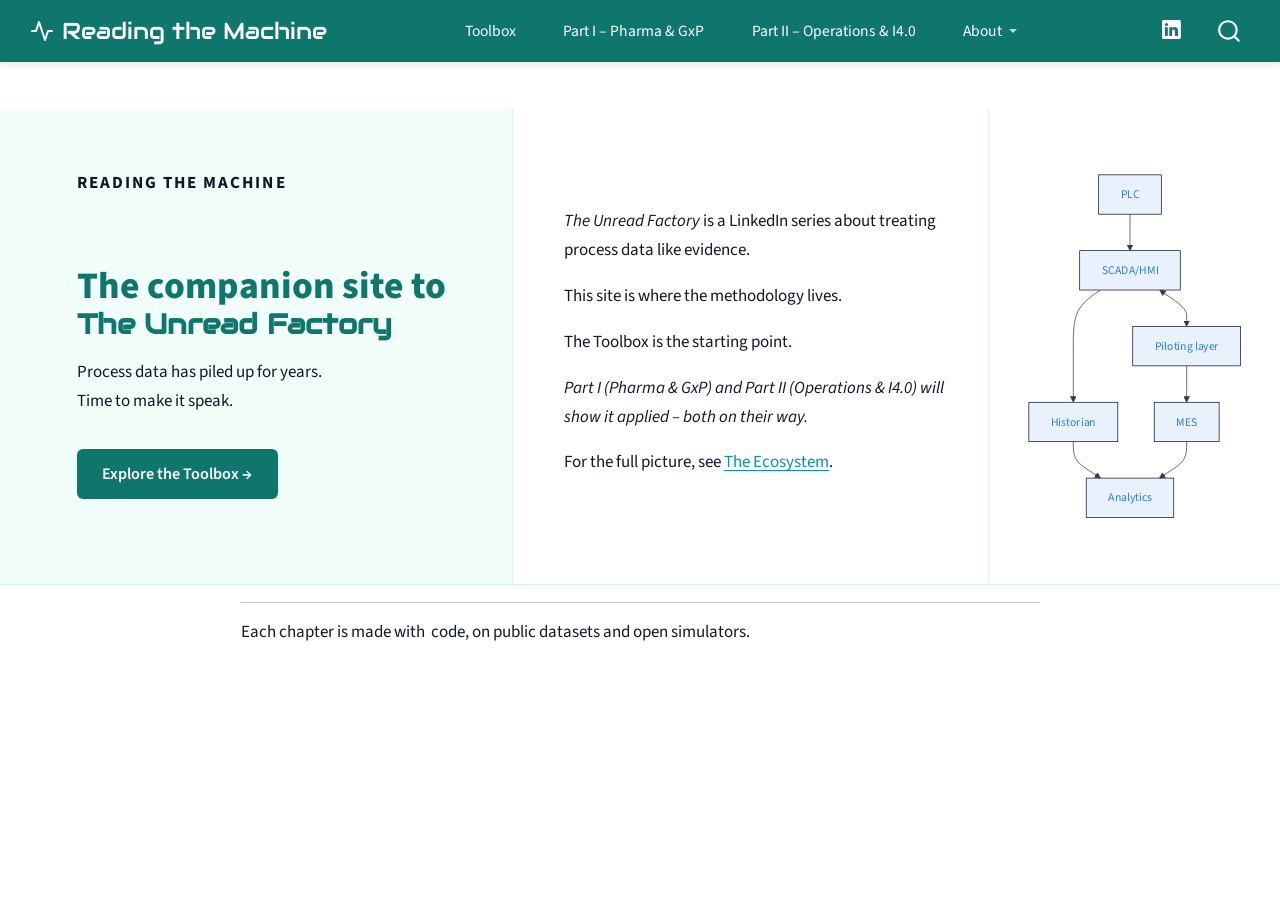
==== index.html @ b1491155 "Built site for gh-pages" ====
<!DOCTYPE html>
<html xmlns="http://www.w3.org/1999/xhtml" lang="en" xml:lang="en"><head>

<meta charset="utf-8">
<meta name="generator" content="quarto-1.6.41">

<meta name="viewport" content="width=device-width, initial-scale=1.0, user-scalable=yes">


<title>Reading the Machine</title>
<style>
code{white-space: pre-wrap;}
span.smallcaps{font-variant: small-caps;}
div.columns{display: flex; gap: min(4vw, 1.5em);}
div.column{flex: auto; overflow-x: auto;}
div.hanging-indent{margin-left: 1.5em; text-indent: -1.5em;}
ul.task-list{list-style: none;}
ul.task-list li input[type="checkbox"] {
  width: 0.8em;
  margin: 0 0.8em 0.2em -1em; /* quarto-specific, see https://github.com/quarto-dev/quarto-cli/issues/4556 */ 
  vertical-align: middle;
}
</style>


<script src="site_libs/quarto-nav/quarto-nav.js"></script>
<script src="site_libs/quarto-nav/headroom.min.js"></script>
<script src="site_libs/clipboard/clipboard.min.js"></script>
<script src="site_libs/quarto-search/autocomplete.umd.js"></script>
<script src="site_libs/quarto-search/fuse.min.js"></script>
<script src="site_libs/quarto-search/quarto-search.js"></script>
<meta name="quarto:offset" content="./">
<link href="./HEX/logo-activity.svg" rel="icon" type="image/svg+xml">
<script src="site_libs/quarto-html/quarto.js"></script>
<script src="site_libs/quarto-html/popper.min.js"></script>
<script src="site_libs/quarto-html/tippy.umd.min.js"></script>
<script src="site_libs/quarto-html/anchor.min.js"></script>
<link href="site_libs/quarto-html/tippy.css" rel="stylesheet">
<link href="site_libs/quarto-html/quarto-syntax-highlighting-48ffa3e5b9d089919c6712c39e5b00f2.css" rel="stylesheet" id="quarto-text-highlighting-styles">
<script src="site_libs/bootstrap/bootstrap.min.js"></script>
<link href="site_libs/bootstrap/bootstrap-icons.css" rel="stylesheet">
<link href="site_libs/bootstrap/bootstrap-15d716713be335115abf167fc05993b7.min.css" rel="stylesheet" append-hash="true" id="quarto-bootstrap" data-mode="light">
<script src="site_libs/quarto-contrib/iconify-3.0.0/iconify-icon.min.js"></script>
<script id="quarto-search-options" type="application/json">{
  "location": "navbar",
  "copy-button": false,
  "collapse-after": 3,
  "panel-placement": "end",
  "type": "overlay",
  "limit": 50,
  "keyboard-shortcut": [
    "f",
    "/",
    "s"
  ],
  "show-item-context": false,
  "language": {
    "search-no-results-text": "No results",
    "search-matching-documents-text": "matching documents",
    "search-copy-link-title": "Copy link to search",
    "search-hide-matches-text": "Hide additional matches",
    "search-more-match-text": "more match in this document",
    "search-more-matches-text": "more matches in this document",
    "search-clear-button-title": "Clear",
    "search-text-placeholder": "",
    "search-detached-cancel-button-title": "Cancel",
    "search-submit-button-title": "Submit",
    "search-label": "Search"
  }
}</script>
<script src="site_libs/quarto-diagram/mermaid.min.js"></script>
<script src="site_libs/quarto-diagram/mermaid-init.js"></script>
<link href="site_libs/quarto-diagram/mermaid.css" rel="stylesheet">


</head>

<body class="nav-fixed fullcontent">

<div id="quarto-search-results"></div>
  <header id="quarto-header" class="headroom fixed-top">
    <nav class="navbar navbar-expand-lg " data-bs-theme="dark">
      <div class="navbar-container container-fluid">
      <div class="navbar-brand-container mx-auto">
    <a href="./index.html" class="navbar-brand navbar-brand-logo">
    <img src="./HEX/logo-activity.svg" alt="Reading the Machine" class="navbar-logo">
    </a>
    <a class="navbar-brand" href="./index.html">
    <span class="navbar-title">Reading the Machine</span>
    </a>
  </div>
            <div id="quarto-search" class="" title="Search"></div>
          <button class="navbar-toggler" type="button" data-bs-toggle="collapse" data-bs-target="#navbarCollapse" aria-controls="navbarCollapse" role="menu" aria-expanded="false" aria-label="Toggle navigation" onclick="if (window.quartoToggleHeadroom) { window.quartoToggleHeadroom(); }">
  <span class="navbar-toggler-icon"></span>
</button>
          <div class="collapse navbar-collapse" id="navbarCollapse">
            <ul class="navbar-nav navbar-nav-scroll me-auto">
  <li class="nav-item">
    <a class="nav-link" href="./toolbox/index.html"> 
<span class="menu-text">Toolbox</span></a>
  </li>  
  <li class="nav-item">
    <a class="nav-link" href="./chapters/index.html"> 
<span class="menu-text">Part I – Pharma &amp; GxP</span></a>
  </li>  
  <li class="nav-item">
    <a class="nav-link" href="./coming-soon.html"> 
<span class="menu-text">Part II – Operations &amp; I4.0</span></a>
  </li>  
  <li class="nav-item dropdown ">
    <a class="nav-link dropdown-toggle" href="#" id="nav-menu-about" role="link" data-bs-toggle="dropdown" aria-expanded="false">
 <span class="menu-text">About</span>
    </a>
    <ul class="dropdown-menu" aria-labelledby="nav-menu-about">    
        <li>
    <a class="dropdown-item" href="./about.html">
 <span class="dropdown-text">Arnaud Coqueblin</span></a>
  </li>  
        <li>
    <a class="dropdown-item" href="./ecosystem.html">
 <span class="dropdown-text">The Ecosystem</span></a>
  </li>  
    </ul>
  </li>
</ul>
            <ul class="navbar-nav navbar-nav-scroll ms-auto">
  <li class="nav-item compact">
    <a class="nav-link" href="https://www.linkedin.com/in/arnaudcoqueblin/"> <i class="bi bi-linkedin" role="img" aria-label="LinkedIn">
</i> 
<span class="menu-text"></span></a>
  </li>  
</ul>
          </div> <!-- /navcollapse -->
            <div class="quarto-navbar-tools">
</div>
      </div> <!-- /container-fluid -->
    </nav>
</header>
<!-- content -->
<div id="quarto-content" class="quarto-container page-columns page-rows-contents page-layout-article page-navbar">
<!-- sidebar -->
<!-- margin-sidebar -->
    
<!-- main -->
<main class="content" id="quarto-document-content"><header id="title-block-header" class="quarto-title-block"></header>




<div class="hero-split">
<div class="hero-left">
<p class="hero-label">
Reading the Machine
</p>
<h1>
The companion site to<br><span class="series-name">The Unread Factory</span>
</h1>
<p>
Process data has piled up for years.<br>Time to make it speak. <iconify-icon role="img" inline="" icon="fxemoji:loudspeaker" aria-label="Icon loudspeaker from fxemoji Iconify.design set." title="Icon loudspeaker from fxemoji Iconify.design set."></iconify-icon>
</p>
<p><a href="toolbox/index.html" class="hero-cta">Explore the Toolbox →</a></p>
</div>
<div class="hero-right">
<div class="hero-text">
<p>
<em>The Unread Factory</em> is a LinkedIn series about treating process data like evidence. <iconify-icon role="img" inline="" icon="noto:magnifying-glass-tilted-left" aria-label="Icon magnifying-glass-tilted-left from noto Iconify.design set." title="Icon magnifying-glass-tilted-left from noto Iconify.design set."></iconify-icon>
</p>
<p>
This site is where the methodology lives.
</p>
<p>
The Toolbox is the starting point.
</p>
<p>
<i>Part I (Pharma &amp; GxP) and Part II (Operations &amp; I4.0) will show it applied – both on their way.</i>
</p>
<p>
For the full picture, see <a href="ecosystem.html">The Ecosystem</a>.
</p>
</div>
<div class="hero-diagram">
<div class="cell" data-layout-align="center">
<div class="cell-output-display">
<div>
<p></p><figure class="figure"><p></p>
<div>
<pre class="mermaid mermaid-js">flowchart TD
    L1["PLC"]
    L2["SCADA/HMI"]
    L3["Piloting layer"]
    L4["Historian"]
    L5["MES"]
    L6["Analytics"]

    L1 --&gt; L2
    L2 --&gt; L4
    L2 &lt;--&gt; L3
    L4 --&gt; L6
    L3 --&gt; L5
    L5 --&gt; L6
</pre>
</div>
<p></p></figure><p></p>
</div>
</div>
</div>
</div>
</div>
</div>
<hr>
<p>Each chapter is made with <iconify-icon role="img" inline="" icon="skill-icons:r-light" style="font-size: 1.5em;" aria-label="Icon r-light from skill-icons Iconify.design set." title="Icon r-light from skill-icons Iconify.design set."></iconify-icon> code, on public datasets and open simulators.</p>



</main> <!-- /main -->
<script>
(function () {
  function init() {
    document.querySelectorAll('.panel-tabset .nav-tabs .nav-link').forEach(function (link) {
      link.addEventListener('shown.bs.tab', function () {
        var tabset = link.closest('.panel-tabset');
        if (!tabset) return;
        // Use the tabset container (not the sticky nav-tabs) to get true document position
        var top = tabset.getBoundingClientRect().top + window.pageYOffset - 64;
        window.scrollTo({ top: top, behavior: 'smooth' });
      });
    });
  }
  if (document.readyState === 'loading') {
    document.addEventListener('DOMContentLoaded', init);
  } else {
    init();
  }
})();
</script>
<script id="quarto-html-after-body" type="application/javascript">
window.document.addEventListener("DOMContentLoaded", function (event) {
  const toggleBodyColorMode = (bsSheetEl) => {
    const mode = bsSheetEl.getAttribute("data-mode");
    const bodyEl = window.document.querySelector("body");
    if (mode === "dark") {
      bodyEl.classList.add("quarto-dark");
      bodyEl.classList.remove("quarto-light");
    } else {
      bodyEl.classList.add("quarto-light");
      bodyEl.classList.remove("quarto-dark");
    }
  }
  const toggleBodyColorPrimary = () => {
    const bsSheetEl = window.document.querySelector("link#quarto-bootstrap");
    if (bsSheetEl) {
      toggleBodyColorMode(bsSheetEl);
    }
  }
  toggleBodyColorPrimary();  
  const icon = "";
  const anchorJS = new window.AnchorJS();
  anchorJS.options = {
    placement: 'right',
    icon: icon
  };
  anchorJS.add('.anchored');
  const isCodeAnnotation = (el) => {
    for (const clz of el.classList) {
      if (clz.startsWith('code-annotation-')) {                     
        return true;
      }
    }
    return false;
  }
  const onCopySuccess = function(e) {
    // button target
    const button = e.trigger;
    // don't keep focus
    button.blur();
    // flash "checked"
    button.classList.add('code-copy-button-checked');
    var currentTitle = button.getAttribute("title");
    button.setAttribute("title", "Copied!");
    let tooltip;
    if (window.bootstrap) {
      button.setAttribute("data-bs-toggle", "tooltip");
      button.setAttribute("data-bs-placement", "left");
      button.setAttribute("data-bs-title", "Copied!");
      tooltip = new bootstrap.Tooltip(button, 
        { trigger: "manual", 
          customClass: "code-copy-button-tooltip",
          offset: [0, -8]});
      tooltip.show();    
    }
    setTimeout(function() {
      if (tooltip) {
        tooltip.hide();
        button.removeAttribute("data-bs-title");
        button.removeAttribute("data-bs-toggle");
        button.removeAttribute("data-bs-placement");
      }
      button.setAttribute("title", currentTitle);
      button.classList.remove('code-copy-button-checked');
    }, 1000);
    // clear code selection
    e.clearSelection();
  }
  const getTextToCopy = function(trigger) {
      const codeEl = trigger.previousElementSibling.cloneNode(true);
      for (const childEl of codeEl.children) {
        if (isCodeAnnotation(childEl)) {
          childEl.remove();
        }
      }
      return codeEl.innerText;
  }
  const clipboard = new window.ClipboardJS('.code-copy-button:not([data-in-quarto-modal])', {
    text: getTextToCopy
  });
  clipboard.on('success', onCopySuccess);
  if (window.document.getElementById('quarto-embedded-source-code-modal')) {
    const clipboardModal = new window.ClipboardJS('.code-copy-button[data-in-quarto-modal]', {
      text: getTextToCopy,
      container: window.document.getElementById('quarto-embedded-source-code-modal')
    });
    clipboardModal.on('success', onCopySuccess);
  }
    var localhostRegex = new RegExp(/^(?:http|https):\/\/localhost\:?[0-9]*\//);
    var mailtoRegex = new RegExp(/^mailto:/);
      var filterRegex = new RegExp("https:\/\/ArnaudCoqueblin\.github\.io\/reading-the-machine\/");
    var isInternal = (href) => {
        return filterRegex.test(href) || localhostRegex.test(href) || mailtoRegex.test(href);
    }
    // Inspect non-navigation links and adorn them if external
 	var links = window.document.querySelectorAll('a[href]:not(.nav-link):not(.navbar-brand):not(.toc-action):not(.sidebar-link):not(.sidebar-item-toggle):not(.pagination-link):not(.no-external):not([aria-hidden]):not(.dropdown-item):not(.quarto-navigation-tool):not(.about-link)');
    for (var i=0; i<links.length; i++) {
      const link = links[i];
      if (!isInternal(link.href)) {
        // undo the damage that might have been done by quarto-nav.js in the case of
        // links that we want to consider external
        if (link.dataset.originalHref !== undefined) {
          link.href = link.dataset.originalHref;
        }
          // target, if specified
          link.setAttribute("target", "_blank");
          if (link.getAttribute("rel") === null) {
            link.setAttribute("rel", "noopener");
          }
      }
    }
  function tippyHover(el, contentFn, onTriggerFn, onUntriggerFn) {
    const config = {
      allowHTML: true,
      maxWidth: 500,
      delay: 100,
      arrow: false,
      appendTo: function(el) {
          return el.parentElement;
      },
      interactive: true,
      interactiveBorder: 10,
      theme: 'quarto',
      placement: 'bottom-start',
    };
    if (contentFn) {
      config.content = contentFn;
    }
    if (onTriggerFn) {
      config.onTrigger = onTriggerFn;
    }
    if (onUntriggerFn) {
      config.onUntrigger = onUntriggerFn;
    }
    window.tippy(el, config); 
  }
  const noterefs = window.document.querySelectorAll('a[role="doc-noteref"]');
  for (var i=0; i<noterefs.length; i++) {
    const ref = noterefs[i];
    tippyHover(ref, function() {
      // use id or data attribute instead here
      let href = ref.getAttribute('data-footnote-href') || ref.getAttribute('href');
      try { href = new URL(href).hash; } catch {}
      const id = href.replace(/^#\/?/, "");
      const note = window.document.getElementById(id);
      if (note) {
        return note.innerHTML;
      } else {
        return "";
      }
    });
  }
  const xrefs = window.document.querySelectorAll('a.quarto-xref');
  const processXRef = (id, note) => {
    // Strip column container classes
    const stripColumnClz = (el) => {
      el.classList.remove("page-full", "page-columns");
      if (el.children) {
        for (const child of el.children) {
          stripColumnClz(child);
        }
      }
    }
    stripColumnClz(note)
    if (id === null || id.startsWith('sec-')) {
      // Special case sections, only their first couple elements
      const container = document.createElement("div");
      if (note.children && note.children.length > 2) {
        container.appendChild(note.children[0].cloneNode(true));
        for (let i = 1; i < note.children.length; i++) {
          const child = note.children[i];
          if (child.tagName === "P" && child.innerText === "") {
            continue;
          } else {
            container.appendChild(child.cloneNode(true));
            break;
          }
        }
        if (window.Quarto?.typesetMath) {
          window.Quarto.typesetMath(container);
        }
        return container.innerHTML
      } else {
        if (window.Quarto?.typesetMath) {
          window.Quarto.typesetMath(note);
        }
        return note.innerHTML;
      }
    } else {
      // Remove any anchor links if they are present
      const anchorLink = note.querySelector('a.anchorjs-link');
      if (anchorLink) {
        anchorLink.remove();
      }
      if (window.Quarto?.typesetMath) {
        window.Quarto.typesetMath(note);
      }
      if (note.classList.contains("callout")) {
        return note.outerHTML;
      } else {
        return note.innerHTML;
      }
    }
  }
  for (var i=0; i<xrefs.length; i++) {
    const xref = xrefs[i];
    tippyHover(xref, undefined, function(instance) {
      instance.disable();
      let url = xref.getAttribute('href');
      let hash = undefined; 
      if (url.startsWith('#')) {
        hash = url;
      } else {
        try { hash = new URL(url).hash; } catch {}
      }
      if (hash) {
        const id = hash.replace(/^#\/?/, "");
        const note = window.document.getElementById(id);
        if (note !== null) {
          try {
            const html = processXRef(id, note.cloneNode(true));
            instance.setContent(html);
          } finally {
            instance.enable();
            instance.show();
          }
        } else {
          // See if we can fetch this
          fetch(url.split('#')[0])
          .then(res => res.text())
          .then(html => {
            const parser = new DOMParser();
            const htmlDoc = parser.parseFromString(html, "text/html");
            const note = htmlDoc.getElementById(id);
            if (note !== null) {
              const html = processXRef(id, note);
              instance.setContent(html);
            } 
          }).finally(() => {
            instance.enable();
            instance.show();
          });
        }
      } else {
        // See if we can fetch a full url (with no hash to target)
        // This is a special case and we should probably do some content thinning / targeting
        fetch(url)
        .then(res => res.text())
        .then(html => {
          const parser = new DOMParser();
          const htmlDoc = parser.parseFromString(html, "text/html");
          const note = htmlDoc.querySelector('main.content');
          if (note !== null) {
            // This should only happen for chapter cross references
            // (since there is no id in the URL)
            // remove the first header
            if (note.children.length > 0 && note.children[0].tagName === "HEADER") {
              note.children[0].remove();
            }
            const html = processXRef(null, note);
            instance.setContent(html);
          } 
        }).finally(() => {
          instance.enable();
          instance.show();
        });
      }
    }, function(instance) {
    });
  }
      let selectedAnnoteEl;
      const selectorForAnnotation = ( cell, annotation) => {
        let cellAttr = 'data-code-cell="' + cell + '"';
        let lineAttr = 'data-code-annotation="' +  annotation + '"';
        const selector = 'span[' + cellAttr + '][' + lineAttr + ']';
        return selector;
      }
      const selectCodeLines = (annoteEl) => {
        const doc = window.document;
        const targetCell = annoteEl.getAttribute("data-target-cell");
        const targetAnnotation = annoteEl.getAttribute("data-target-annotation");
        const annoteSpan = window.document.querySelector(selectorForAnnotation(targetCell, targetAnnotation));
        const lines = annoteSpan.getAttribute("data-code-lines").split(",");
        const lineIds = lines.map((line) => {
          return targetCell + "-" + line;
        })
        let top = null;
        let height = null;
        let parent = null;
        if (lineIds.length > 0) {
            //compute the position of the single el (top and bottom and make a div)
            const el = window.document.getElementById(lineIds[0]);
            top = el.offsetTop;
            height = el.offsetHeight;
            parent = el.parentElement.parentElement;
          if (lineIds.length > 1) {
            const lastEl = window.document.getElementById(lineIds[lineIds.length - 1]);
            const bottom = lastEl.offsetTop + lastEl.offsetHeight;
            height = bottom - top;
          }
          if (top !== null && height !== null && parent !== null) {
            // cook up a div (if necessary) and position it 
            let div = window.document.getElementById("code-annotation-line-highlight");
            if (div === null) {
              div = window.document.createElement("div");
              div.setAttribute("id", "code-annotation-line-highlight");
              div.style.position = 'absolute';
              parent.appendChild(div);
            }
            div.style.top = top - 2 + "px";
            div.style.height = height + 4 + "px";
            div.style.left = 0;
            let gutterDiv = window.document.getElementById("code-annotation-line-highlight-gutter");
            if (gutterDiv === null) {
              gutterDiv = window.document.createElement("div");
              gutterDiv.setAttribute("id", "code-annotation-line-highlight-gutter");
              gutterDiv.style.position = 'absolute';
              const codeCell = window.document.getElementById(targetCell);
              const gutter = codeCell.querySelector('.code-annotation-gutter');
              gutter.appendChild(gutterDiv);
            }
            gutterDiv.style.top = top - 2 + "px";
            gutterDiv.style.height = height + 4 + "px";
          }
          selectedAnnoteEl = annoteEl;
        }
      };
      const unselectCodeLines = () => {
        const elementsIds = ["code-annotation-line-highlight", "code-annotation-line-highlight-gutter"];
        elementsIds.forEach((elId) => {
          const div = window.document.getElementById(elId);
          if (div) {
            div.remove();
          }
        });
        selectedAnnoteEl = undefined;
      };
        // Handle positioning of the toggle
    window.addEventListener(
      "resize",
      throttle(() => {
        elRect = undefined;
        if (selectedAnnoteEl) {
          selectCodeLines(selectedAnnoteEl);
        }
      }, 10)
    );
    function throttle(fn, ms) {
    let throttle = false;
    let timer;
      return (...args) => {
        if(!throttle) { // first call gets through
            fn.apply(this, args);
            throttle = true;
        } else { // all the others get throttled
            if(timer) clearTimeout(timer); // cancel #2
            timer = setTimeout(() => {
              fn.apply(this, args);
              timer = throttle = false;
            }, ms);
        }
      };
    }
      // Attach click handler to the DT
      const annoteDls = window.document.querySelectorAll('dt[data-target-cell]');
      for (const annoteDlNode of annoteDls) {
        annoteDlNode.addEventListener('click', (event) => {
          const clickedEl = event.target;
          if (clickedEl !== selectedAnnoteEl) {
            unselectCodeLines();
            const activeEl = window.document.querySelector('dt[data-target-cell].code-annotation-active');
            if (activeEl) {
              activeEl.classList.remove('code-annotation-active');
            }
            selectCodeLines(clickedEl);
            clickedEl.classList.add('code-annotation-active');
          } else {
            // Unselect the line
            unselectCodeLines();
            clickedEl.classList.remove('code-annotation-active');
          }
        });
      }
  const findCites = (el) => {
    const parentEl = el.parentElement;
    if (parentEl) {
      const cites = parentEl.dataset.cites;
      if (cites) {
        return {
          el,
          cites: cites.split(' ')
        };
      } else {
        return findCites(el.parentElement)
      }
    } else {
      return undefined;
    }
  };
  var bibliorefs = window.document.querySelectorAll('a[role="doc-biblioref"]');
  for (var i=0; i<bibliorefs.length; i++) {
    const ref = bibliorefs[i];
    const citeInfo = findCites(ref);
    if (citeInfo) {
      tippyHover(citeInfo.el, function() {
        var popup = window.document.createElement('div');
        citeInfo.cites.forEach(function(cite) {
          var citeDiv = window.document.createElement('div');
          citeDiv.classList.add('hanging-indent');
          citeDiv.classList.add('csl-entry');
          var biblioDiv = window.document.getElementById('ref-' + cite);
          if (biblioDiv) {
            citeDiv.innerHTML = biblioDiv.innerHTML;
          }
          popup.appendChild(citeDiv);
        });
        return popup.innerHTML;
      });
    }
  }
});
</script>
</div> <!-- /content -->




</body></html>
---- site_libs/quarto-html/tippy.css ----
.tippy-box[data-animation=fade][data-state=hidden]{opacity:0}[data-tippy-root]{max-width:calc(100vw - 10px)}.tippy-box{position:relative;background-color:#333;color:#fff;border-radius:4px;font-size:14px;line-height:1.4;white-space:normal;outline:0;transition-property:transform,visibility,opacity}.tippy-box[data-placement^=top]>.tippy-arrow{bottom:0}.tippy-box[data-placement^=top]>.tippy-arrow:before{bottom:-7px;left:0;border-width:8px 8px 0;border-top-color:initial;transform-origin:center top}.tippy-box[data-placement^=bottom]>.tippy-arrow{top:0}.tippy-box[data-placement^=bottom]>.tippy-arrow:before{top:-7px;left:0;border-width:0 8px 8px;border-bottom-color:initial;transform-origin:center bottom}.tippy-box[data-placement^=left]>.tippy-arrow{right:0}.tippy-box[data-placement^=left]>.tippy-arrow:before{border-width:8px 0 8px 8px;border-left-color:initial;right:-7px;transform-origin:center left}.tippy-box[data-placement^=right]>.tippy-arrow{left:0}.tippy-box[data-placement^=right]>.tippy-arrow:before{left:-7px;border-width:8px 8px 8px 0;border-right-color:initial;transform-origin:center right}.tippy-box[data-inertia][data-state=visible]{transition-timing-function:cubic-bezier(.54,1.5,.38,1.11)}.tippy-arrow{width:16px;height:16px;color:#333}.tippy-arrow:before{content:"";position:absolute;border-color:transparent;border-style:solid}.tippy-content{position:relative;padding:5px 9px;z-index:1}
---- site_libs/quarto-html/quarto-syntax-highlighting-48ffa3e5b9d089919c6712c39e5b00f2.css ----
/* quarto syntax highlight colors */
:root {
  --quarto-hl-ot-color: #003B4F;
  --quarto-hl-at-color: #657422;
  --quarto-hl-ss-color: #20794D;
  --quarto-hl-an-color: #5E5E5E;
  --quarto-hl-fu-color: #4758AB;
  --quarto-hl-st-color: #20794D;
  --quarto-hl-cf-color: #003B4F;
  --quarto-hl-op-color: #5E5E5E;
  --quarto-hl-er-color: #AD0000;
  --quarto-hl-bn-color: #AD0000;
  --quarto-hl-al-color: #AD0000;
  --quarto-hl-va-color: #111111;
  --quarto-hl-bu-color: inherit;
  --quarto-hl-ex-color: inherit;
  --quarto-hl-pp-color: #AD0000;
  --quarto-hl-in-color: #5E5E5E;
  --quarto-hl-vs-color: #20794D;
  --quarto-hl-wa-color: #5E5E5E;
  --quarto-hl-do-color: #5E5E5E;
  --quarto-hl-im-color: #00769E;
  --quarto-hl-ch-color: #20794D;
  --quarto-hl-dt-color: #AD0000;
  --quarto-hl-fl-color: #AD0000;
  --quarto-hl-co-color: #5E5E5E;
  --quarto-hl-cv-color: #5E5E5E;
  --quarto-hl-cn-color: #8f5902;
  --quarto-hl-sc-color: #5E5E5E;
  --quarto-hl-dv-color: #AD0000;
  --quarto-hl-kw-color: #003B4F;
}

/* other quarto variables */
:root {
  --quarto-font-monospace: SFMono-Regular, Menlo, Monaco, Consolas, "Liberation Mono", "Courier New", monospace;
}

pre > code.sourceCode > span {
  color: #003B4F;
}

code span {
  color: #003B4F;
}

code.sourceCode > span {
  color: #003B4F;
}

div.sourceCode,
div.sourceCode pre.sourceCode {
  color: #003B4F;
}

code span.ot {
  color: #003B4F;
  font-style: inherit;
}

code span.at {
  color: #657422;
  font-style: inherit;
}

code span.ss {
  color: #20794D;
  font-style: inherit;
}

code span.an {
  color: #5E5E5E;
  font-style: inherit;
}

code span.fu {
  color: #4758AB;
  font-style: inherit;
}

code span.st {
  color: #20794D;
  font-style: inherit;
}

code span.cf {
  color: #003B4F;
  font-weight: bold;
  font-style: inherit;
}

code span.op {
  color: #5E5E5E;
  font-style: inherit;
}

code span.er {
  color: #AD0000;
  font-style: inherit;
}

code span.bn {
  color: #AD0000;
  font-style: inherit;
}

code span.al {
  color: #AD0000;
  font-style: inherit;
}

code span.va {
  color: #111111;
  font-style: inherit;
}

code span.bu {
  font-style: inherit;
}

code span.ex {
  font-style: inherit;
}

code span.pp {
  color: #AD0000;
  font-style: inherit;
}

code span.in {
  color: #5E5E5E;
  font-style: inherit;
}

code span.vs {
  color: #20794D;
  font-style: inherit;
}

code span.wa {
  color: #5E5E5E;
  font-style: italic;
}

code span.do {
  color: #5E5E5E;
  font-style: italic;
}

code span.im {
  color: #00769E;
  font-style: inherit;
}

code span.ch {
  color: #20794D;
  font-style: inherit;
}

code span.dt {
  color: #AD0000;
  font-style: inherit;
}

code span.fl {
  color: #AD0000;
  font-style: inherit;
}

code span.co {
  color: #5E5E5E;
  font-style: inherit;
}

code span.cv {
  color: #5E5E5E;
  font-style: italic;
}

code span.cn {
  color: #8f5902;
  font-style: inherit;
}

code span.sc {
  color: #5E5E5E;
  font-style: inherit;
}

code span.dv {
  color: #AD0000;
  font-style: inherit;
}

code span.kw {
  color: #003B4F;
  font-weight: bold;
  font-style: inherit;
}

.prevent-inlining {
  content: "</";
}

/*# sourceMappingURL=566f9c016ea02aa24f499f2cbd7c0b66.css.map */
---- site_libs/quarto-diagram/mermaid.css ----
.mermaidTooltip {
  position: absolute;
  text-align: center;
  max-width: 200px;
  padding: 2px;
  font-family: "trebuchet ms", verdana, arial;
  font-size: 12px;
  background: #ffffde;
  border: 1px solid #aaaa33;
  border-radius: 2px;
  pointer-events: none;
  z-index: 1000;
}
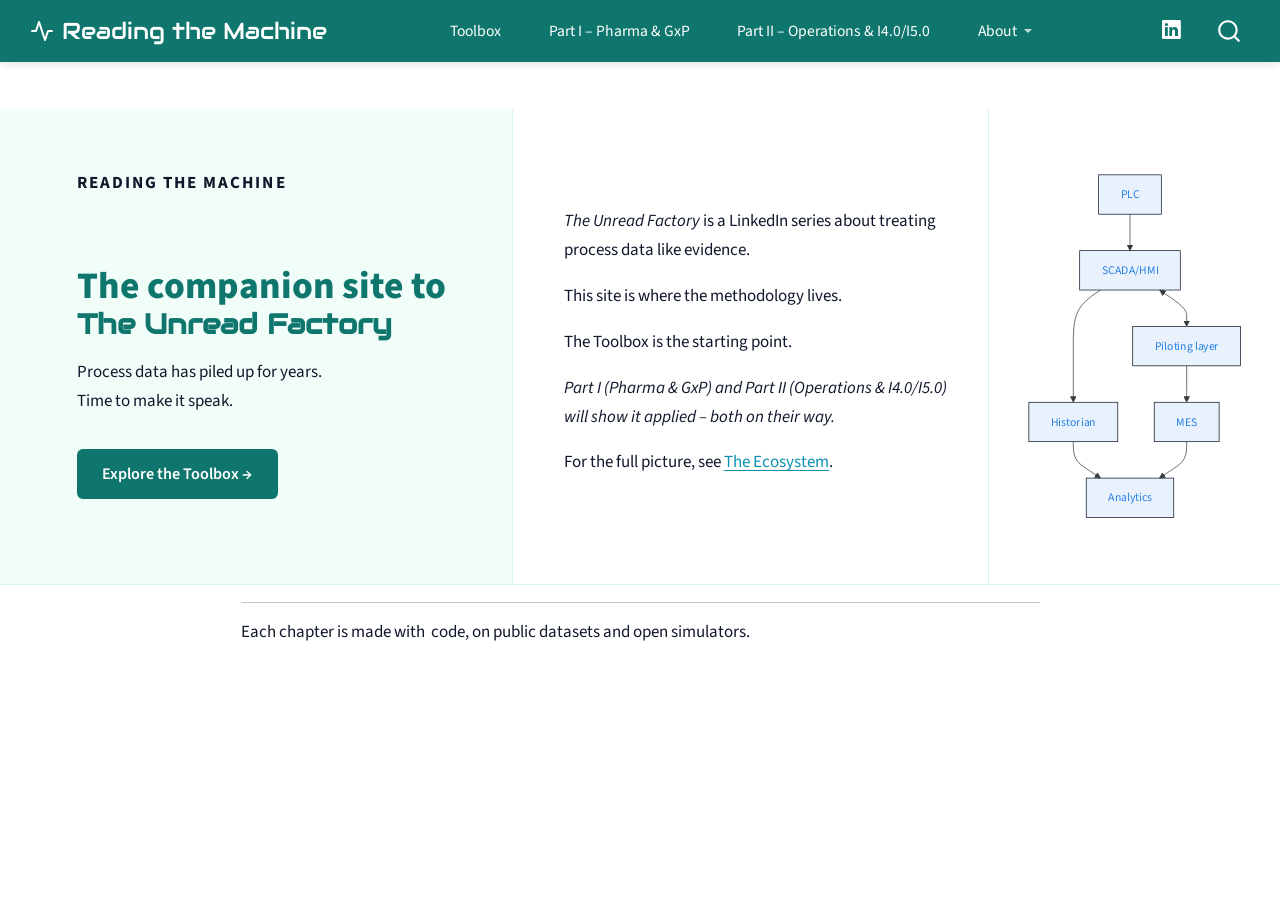
==== commit 1c1e3dfe: "Built site for gh-pages" ====
--- a/index.html
+++ b/index.html
@@ -105,7 +105,7 @@
   </li>  
   <li class="nav-item">
     <a class="nav-link" href="./coming-soon.html"> 
-<span class="menu-text">Part II – Operations &amp; I4.0</span></a>
+<span class="menu-text">Part II – Operations &amp; I4.0/I5.0</span></a>
   </li>  
   <li class="nav-item dropdown ">
     <a class="nav-link dropdown-toggle" href="#" id="nav-menu-about" role="link" data-bs-toggle="dropdown" aria-expanded="false">
@@ -172,7 +172,7 @@
 The Toolbox is the starting point.
 </p>
 <p>
-<i>Part I (Pharma &amp; GxP) and Part II (Operations &amp; I4.0) will show it applied – both on their way.</i>
+<i>Part I (Pharma &amp; GxP) and Part II (Operations &amp; I4.0/I5.0) will show it applied – both on their way.</i>
 </p>
 <p>
 For the full picture, see <a href="ecosystem.html">The Ecosystem</a>.
